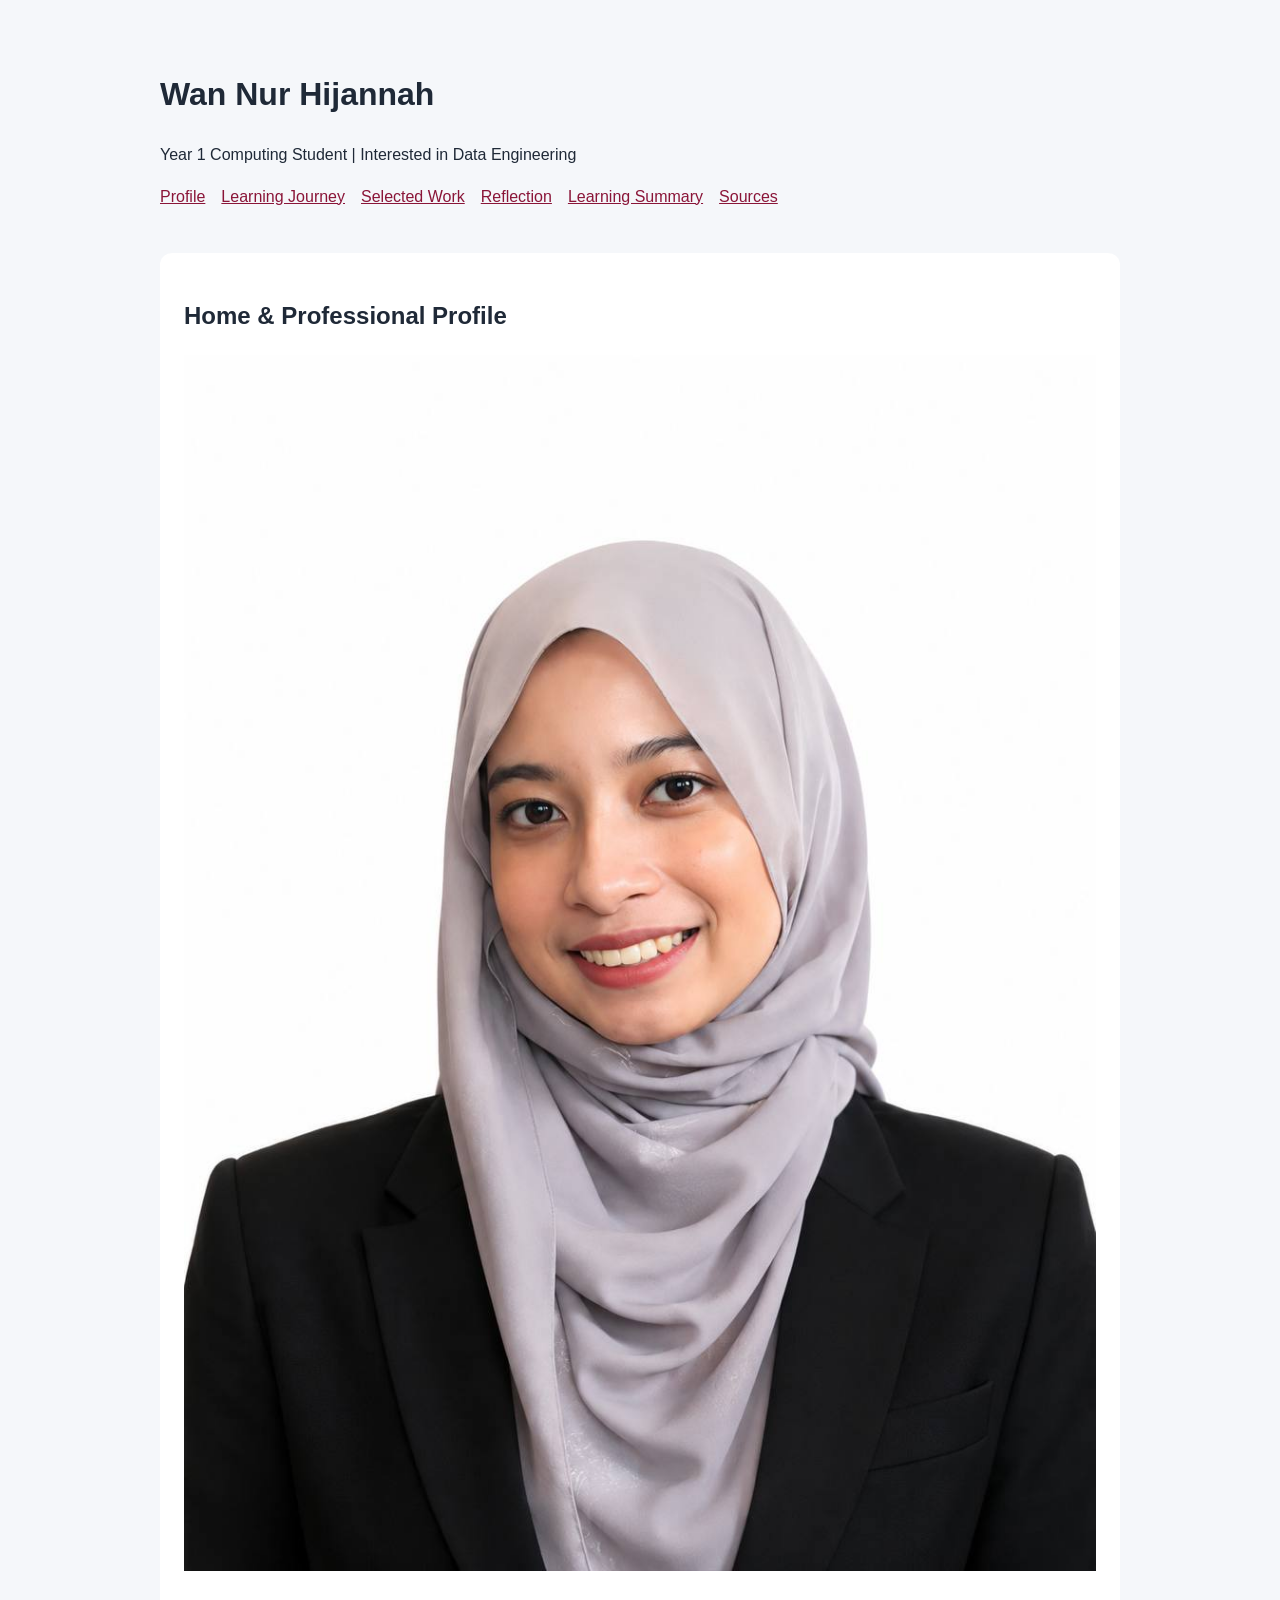
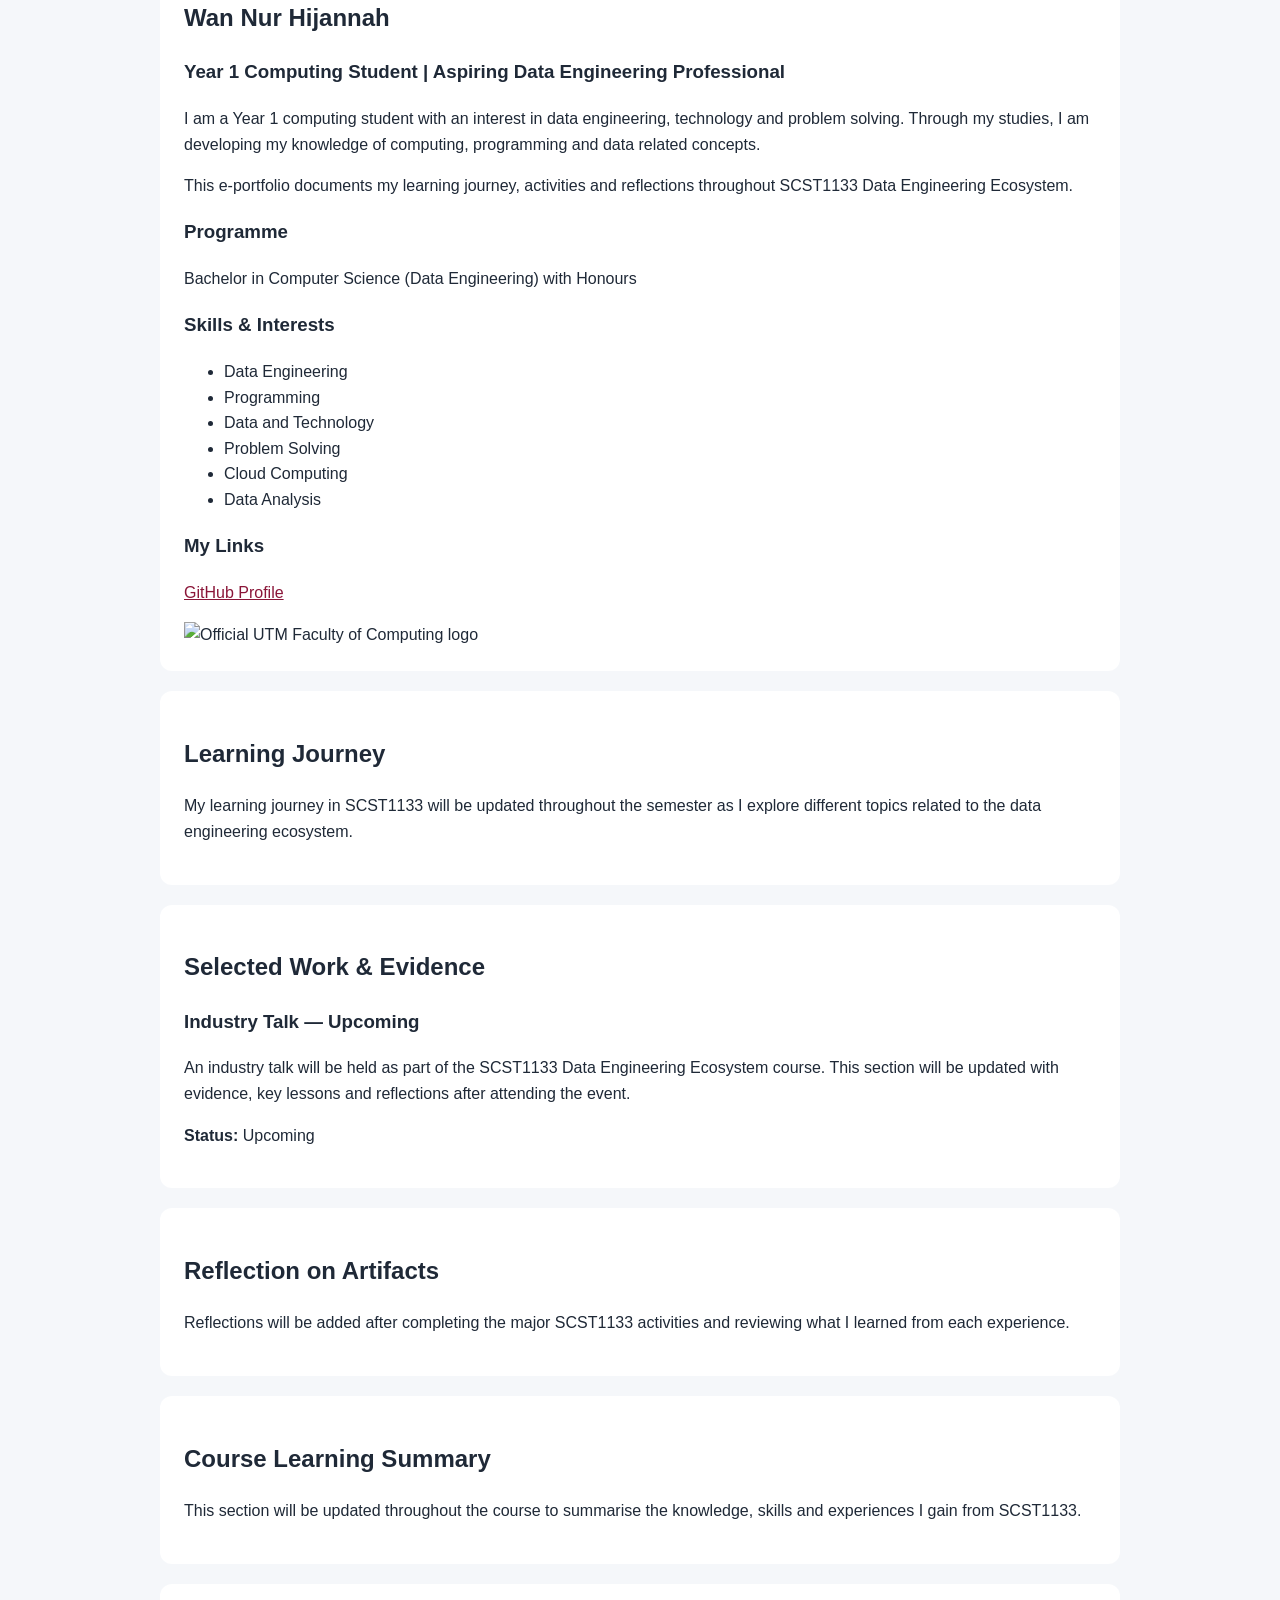
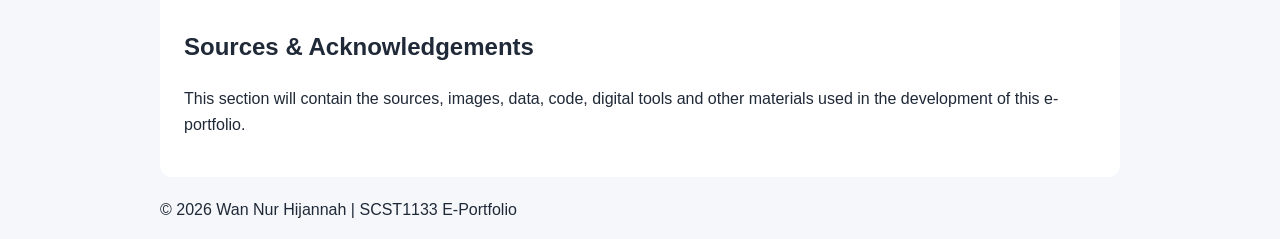
==== index.html @ bbda754d "Update index.html" ====
<!DOCTYPE html>
<html lang="en">
<head>
  <meta charset="UTF-8">
  <meta name="viewport" content="width=device-width, initial-scale=1.0">
  <title>Wan Nur Hijannah | SCST1133 E-Portfolio</title>
  <link rel="stylesheet" href="style.css">
</head>

<body>

  <header>
    <h1>Wan Nur Hijannah</h1>
    <p>Year 1 Computing Student | Interested in Data Engineering</p>

    <nav>
      <a href="#about">Profile</a>
      <a href="#journey">Learning Journey</a>
      <a href="#work">Selected Work</a>
      <a href="#reflection">Reflection</a>
      <a href="#summary">Learning Summary</a>
      <a href="#sources">Sources</a>
    </nav>
  </header>


  <main>

    <!-- A. HOME & PROFESSIONAL PROFILE -->
    <section id="about">

      <h2>Home & Professional Profile</h2>

      <img src="images/profile.jpg"
           alt="Profile photo of Wan Nur Hijannah">

      <h1>Wan Nur Hijannah</h1>

      <h3>Year 1 Computing Student | Aspiring Data Engineering Professional</h3>

      <p>
        I am a Year 1 computing student with an interest in data
        engineering, technology and problem solving. Through my studies,
        I am developing my knowledge of computing, programming and data
        related concepts.
      </p>

      <p>
        This e-portfolio documents my learning journey, activities and
        reflections throughout SCST1133 Data Engineering Ecosystem.
      </p>


      <h3>Programme</h3>

      <p>
        Bachelor in Computer Science (Data Engineering) with Honours
      </p>


      <h3>Skills & Interests</h3>

      <ul>
        <li>Data Engineering</li>
        <li>Programming</li>
        <li>Data and Technology</li>
        <li>Problem Solving</li>
        <li>Cloud Computing</li>
        <li>Data Analysis</li>
      </ul>


      <h3>My Links</h3>

      <p>
        <a href="https://github.com/wannurhijannah"
           target="_blank">
          GitHub Profile
        </a>
      </p>


      <img src="images/utm-logo.png"
           alt="Official UTM Faculty of Computing logo">

    </section>


    <!-- B. LEARNING JOURNEY -->
    <section id="journey">

      <h2>Learning Journey</h2>

      <p>
        My learning journey in SCST1133 will be updated throughout
        the semester as I explore different topics related to the
        data engineering ecosystem.
      </p>

    </section>


    <!-- C. SELECTED WORK & EVIDENCE -->
    <section id="work">

      <h2>Selected Work & Evidence</h2>

      <article>
        <h3>Industry Talk — Upcoming</h3>

        <p>
          An industry talk will be held as part of the SCST1133
          Data Engineering Ecosystem course. This section will be
          updated with evidence, key lessons and reflections after
          attending the event.
        </p>

        <p><strong>Status:</strong> Upcoming</p>
      </article>

    </section>


    <!-- D. REFLECTION -->
    <section id="reflection">

      <h2>Reflection on Artifacts</h2>

      <p>
        Reflections will be added after completing the major
        SCST1133 activities and reviewing what I learned from
        each experience.
      </p>

    </section>


    <!-- E. COURSE LEARNING SUMMARY -->
    <section id="summary">

      <h2>Course Learning Summary</h2>

      <p>
        This section will be updated throughout the course to
        summarise the knowledge, skills and experiences I gain
        from SCST1133.
      </p>

    </section>


    <!-- F. SOURCES & ACKNOWLEDGEMENTS -->
    <section id="sources">

      <h2>Sources & Acknowledgements</h2>

      <p>
        This section will contain the sources, images, data,
        code, digital tools and other materials used in the
        development of this e-portfolio.
      </p>

    </section>

  </main>


  <footer>
    <p>© 2026 Wan Nur Hijannah | SCST1133 E-Portfolio</p>
  </footer>

</body>
</html>
---- style.css ----
* { box-sizing: border-box; }
body {
  margin: 0;
  color: #1f2937;
  background: #f5f7fa;
  font-family: Arial, sans-serif;
  line-height: 1.6;
}
header, main, footer {
  width: min(960px, 92%);
  margin: auto;
}
header { padding: 48px 0 24px; }
nav { display: flex; flex-wrap: wrap; gap: 16px; }
section {
  margin: 20px 0;
  padding: 24px;
  background: white;
  border-radius: 12px;
}
img { max-width: 100%; height: auto; }
a { color: #8a1538; }
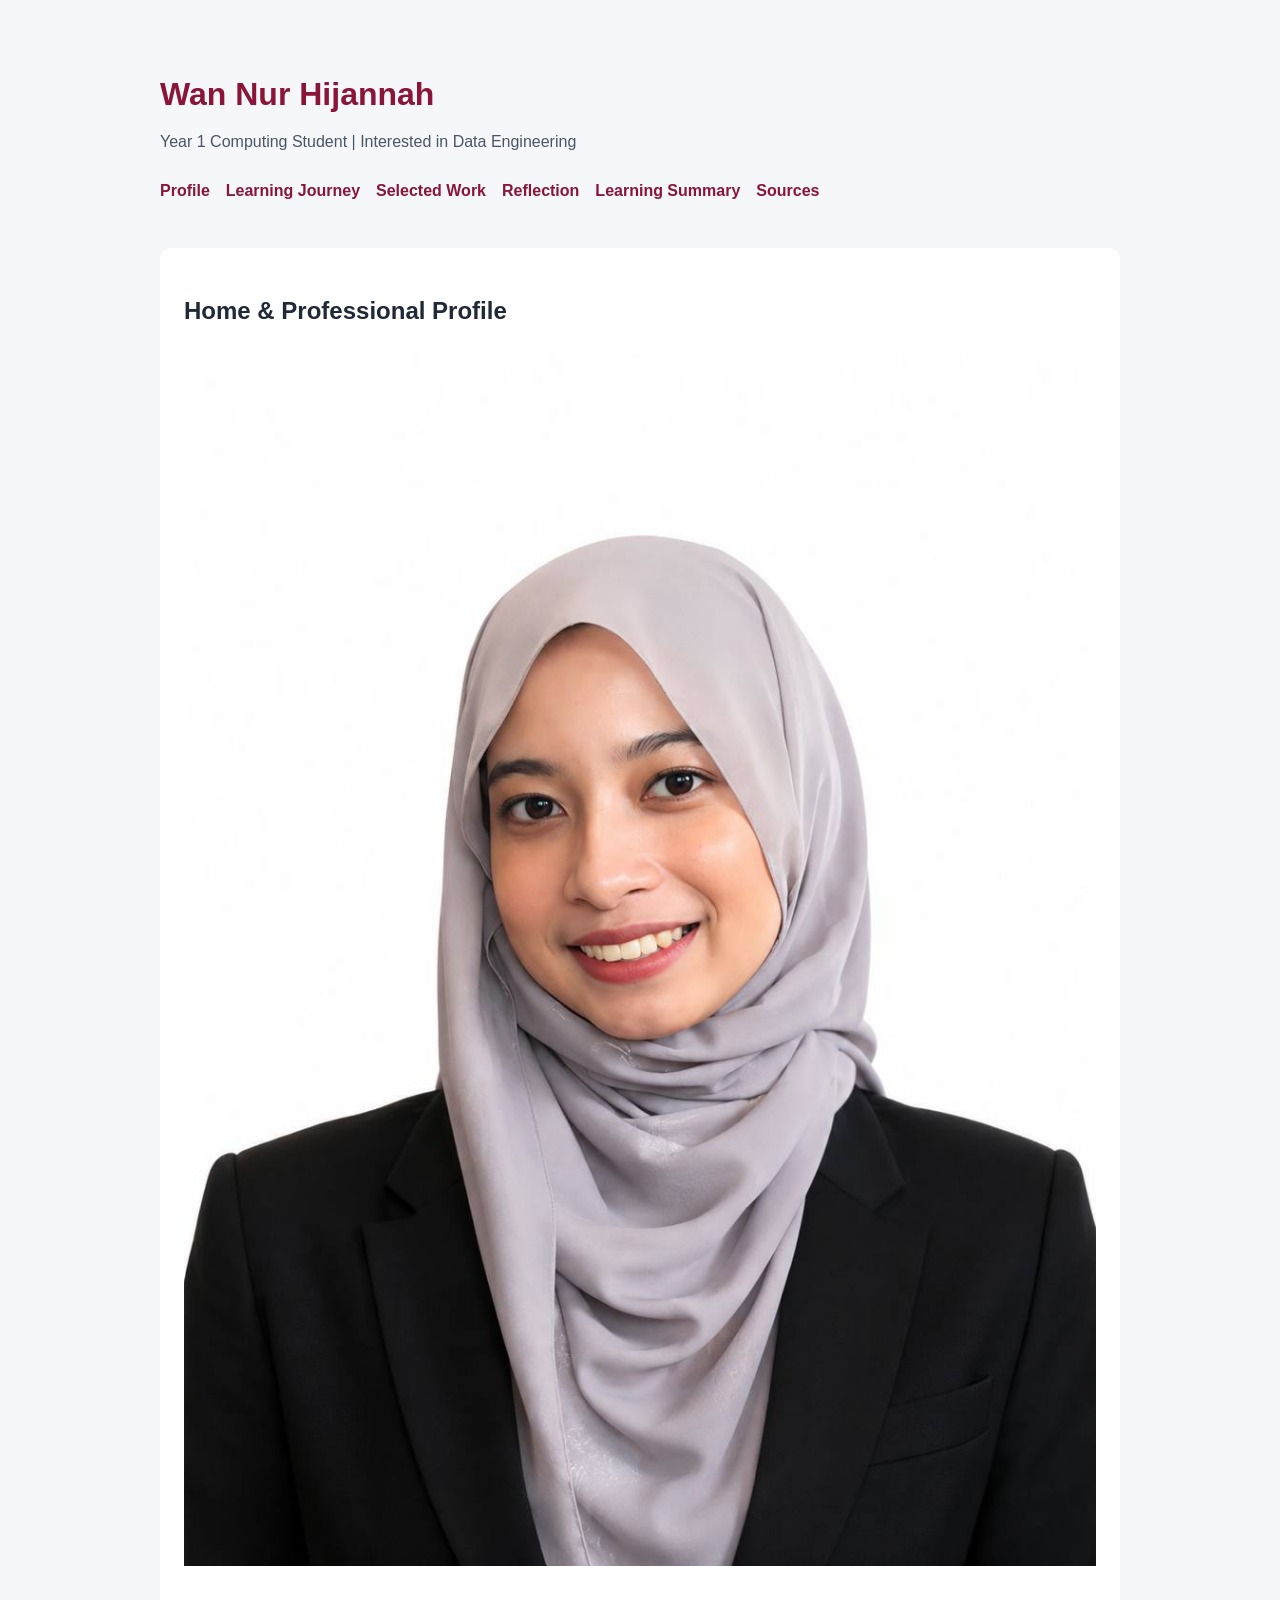
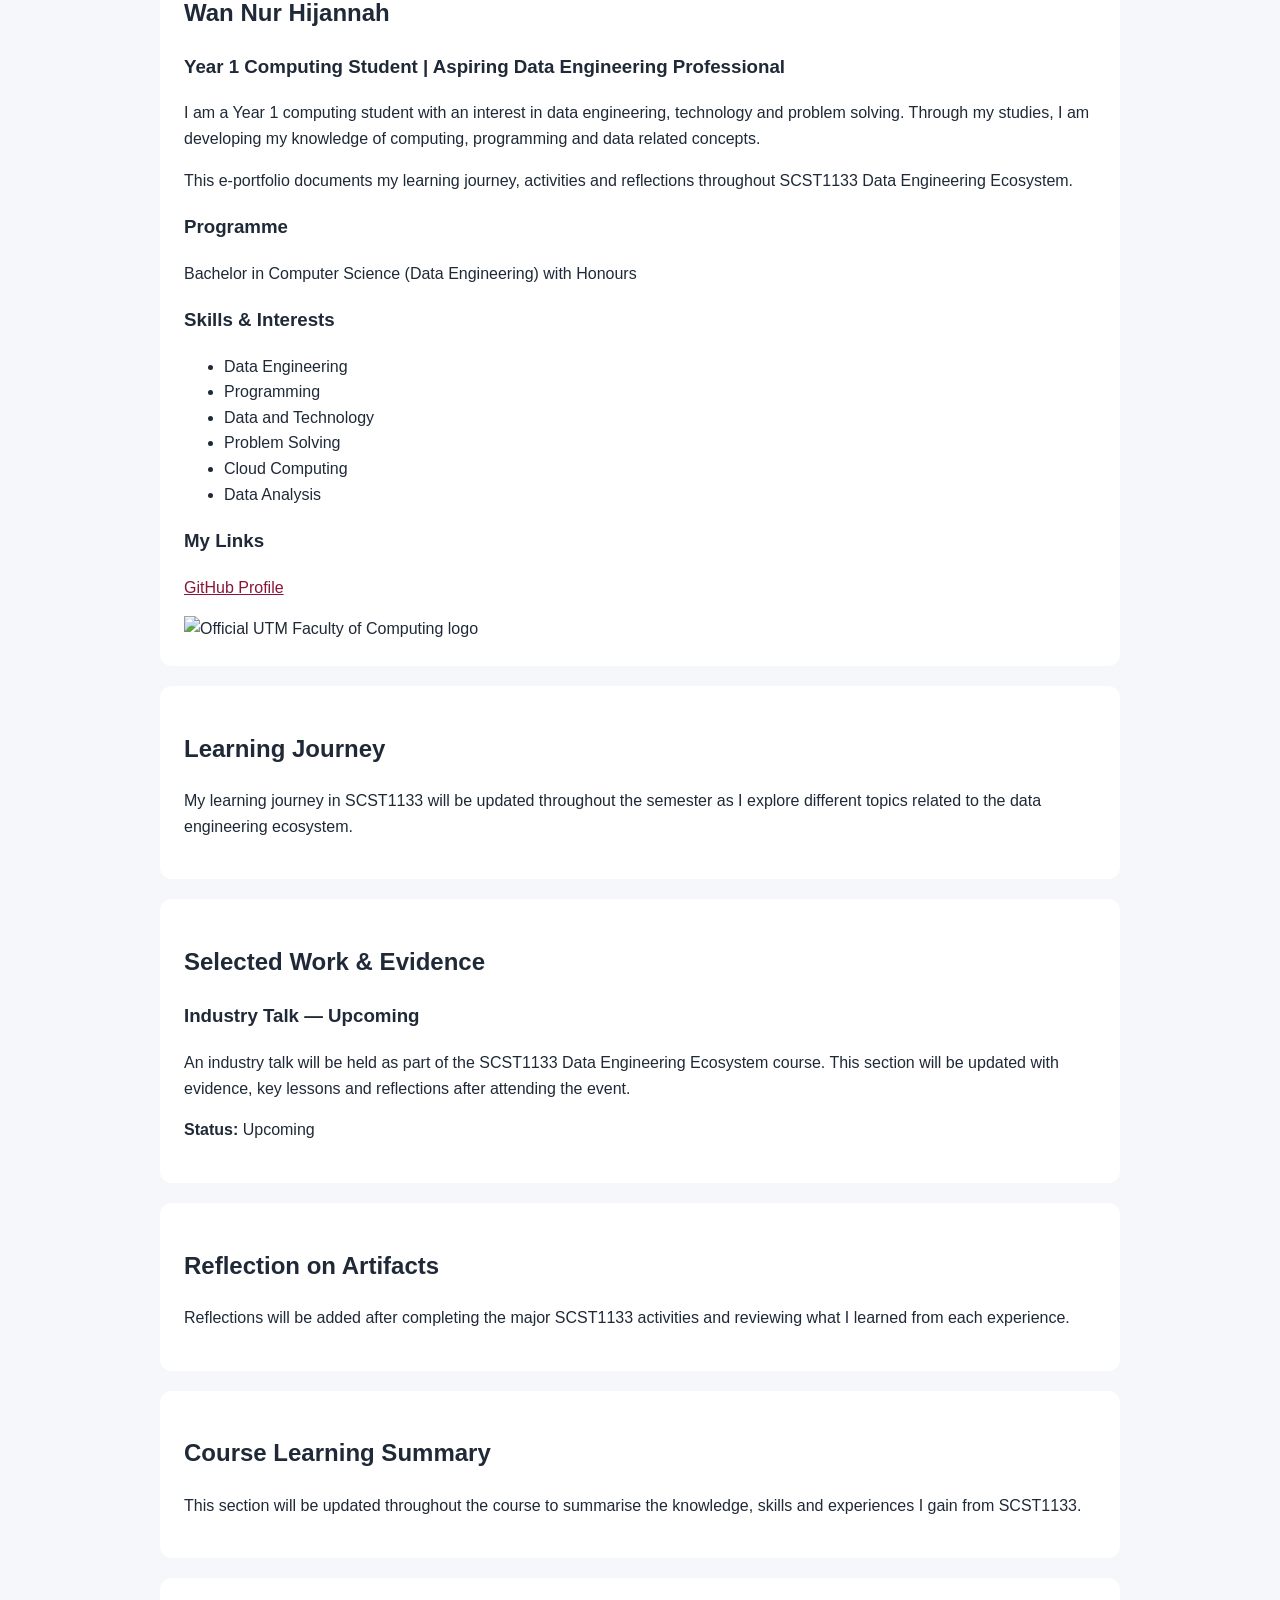
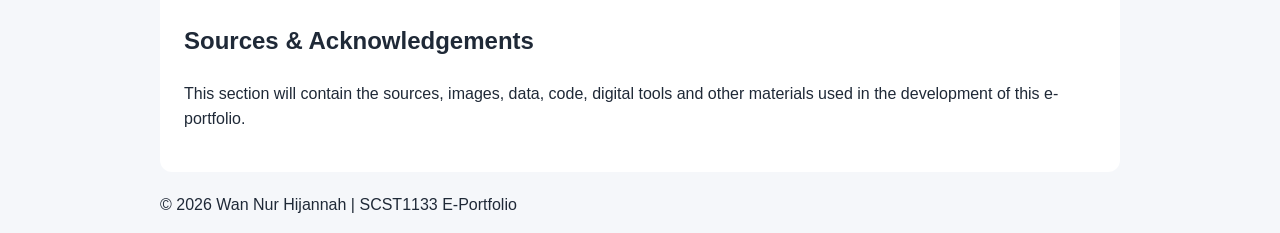
==== commit 23deedfb: "Update index.html" ====
--- a/index.html
+++ b/index.html
@@ -31,8 +31,9 @@
 
       <h2>Home & Professional Profile</h2>
 
-      <img src="images/profile.jpg"
-           alt="Profile photo of Wan Nur Hijannah">
+      <img class="profile-pic"
+     src="images/profile.jpg"
+     alt="Profile photo of Wan Nur Hijannah">
 
       <h1>Wan Nur Hijannah</h1>
 
--- a/style.css
+++ b/style.css
@@ -19,4 +19,30 @@
   border-radius: 12px;
 }
 img { max-width: 100%; height: auto; }
-a { color: #8a1538; }+a { color: #8a1538; }
+header {
+  padding: 48px 0 24px;
+}
+
+header h1 {
+  margin-bottom: 8px;
+  color: #8a1538;
+}
+
+header p {
+  margin-top: 0;
+  color: #4b5563;
+}
+
+nav {
+  margin-top: 24px;
+}
+
+nav a {
+  text-decoration: none;
+  font-weight: bold;
+}
+
+nav a:hover {
+  text-decoration: underline;
+}
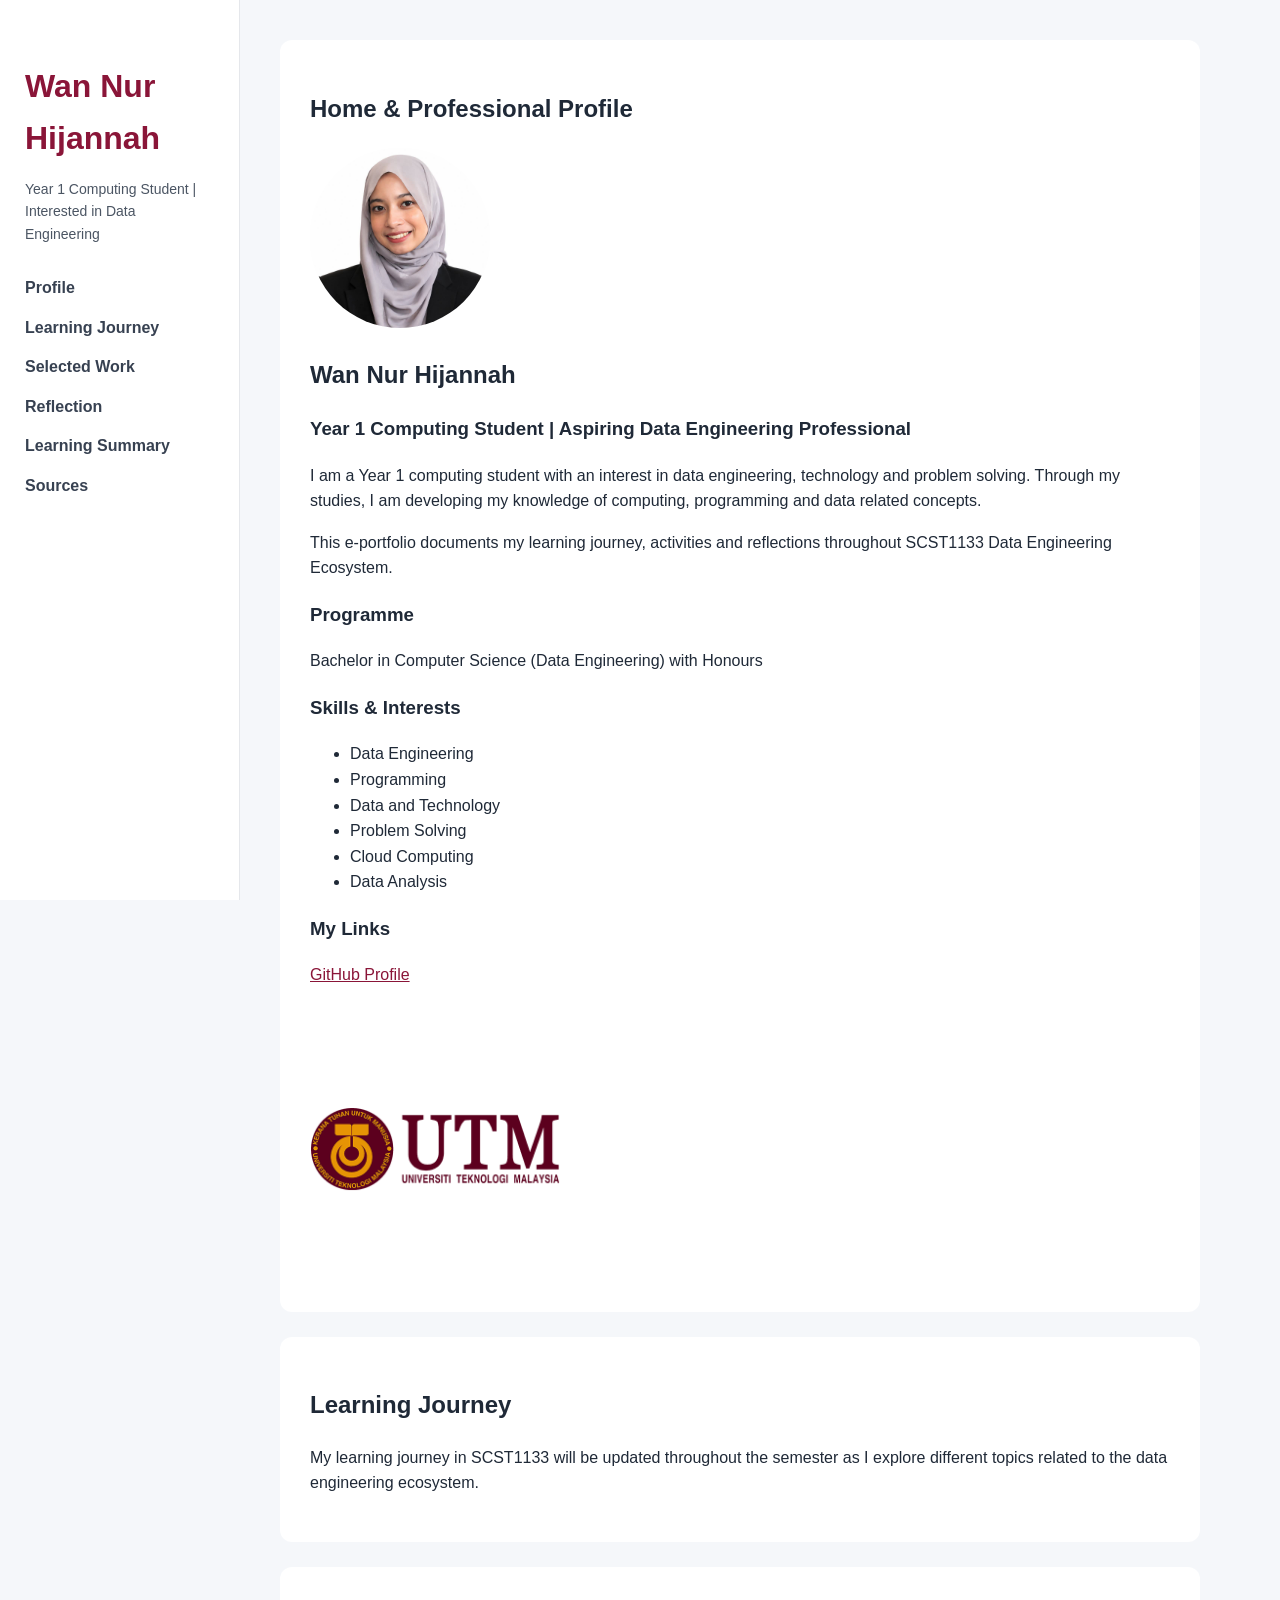
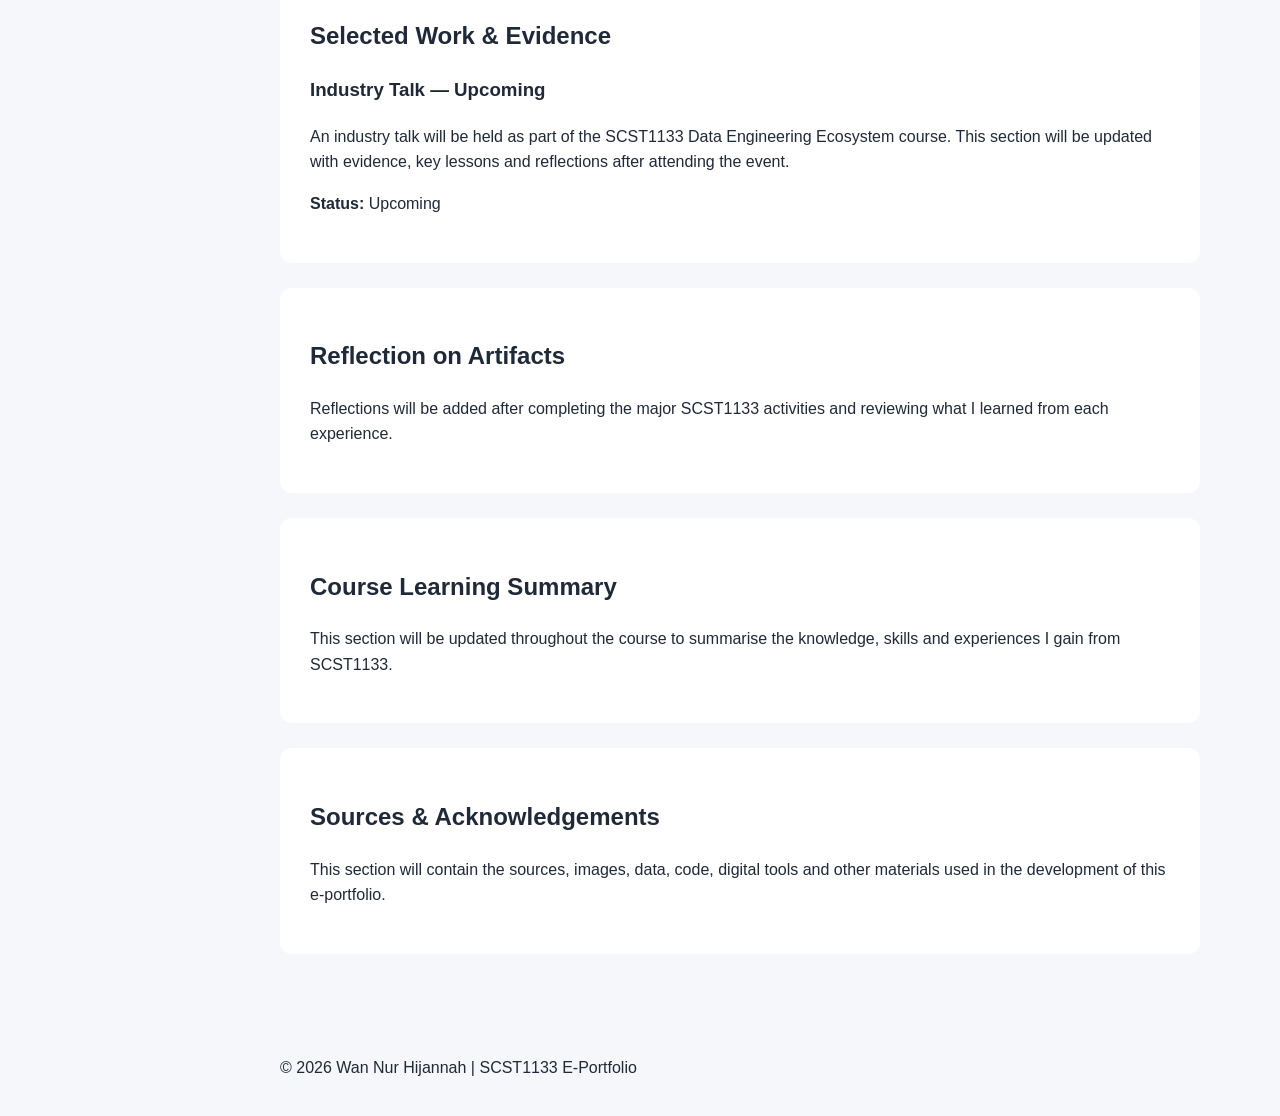
==== commit fee57bd4: "Update index.html" ====
--- a/index.html
+++ b/index.html
@@ -31,14 +31,21 @@
 
       <h2>Home & Professional Profile</h2>
 
-      <img class="profile-pic"
-     src="images/profile.jpg"
-     alt="Profile photo of Wan Nur Hijannah">
+      <div class="profile-intro">
 
-      <h1>Wan Nur Hijannah</h1>
+  <img class="profile-pic"
+       src="images/profile.jpg"
+       alt="Profile photo of Wan Nur Hijannah">
 
-      <h3>Year 1 Computing Student | Aspiring Data Engineering Professional</h3>
+  <div class="profile-text">
 
+    <h1>Wan Nur Hijannah</h1>
+
+    <h3>Year 1 Computing Student | Aspiring Data Engineering Professional</h3>
+
+  </div>
+
+</div>
       <p>
         I am a Year 1 computing student with an interest in data
         engineering, technology and problem solving. Through my studies,
@@ -81,8 +88,9 @@
       </p>
 
 
-      <img src="images/utm-logo.png"
-           alt="Official UTM Faculty of Computing logo">
+      <img class="utm-logo"
+     src="images/utm-logo.png"
+     alt="Official UTM Faculty of Computing logo">
 
     </section>
 
--- a/style.css
+++ b/style.css
@@ -6,22 +6,16 @@
   font-family: Arial, sans-serif;
   line-height: 1.6;
 }
-header, main, footer {
-  width: min(960px, 92%);
-  margin: auto;
-}
-header { padding: 48px 0 24px; }
-nav { display: flex; flex-wrap: wrap; gap: 16px; }
-section {
-  margin: 20px 0;
-  padding: 24px;
+/* Sidebar */
+header {
+  position: fixed;
+  left: 0;
+  top: 0;
+  width: 240px;
+  height: 100vh;
+  padding: 40px 25px;
   background: white;
-  border-radius: 12px;
-}
-img { max-width: 100%; height: auto; }
-a { color: #8a1538; }
-header {
-  padding: 48px 0 24px;
+  border-right: 1px solid #e5e7eb;
 }
 
 header h1 {
@@ -30,19 +24,70 @@
 }
 
 header p {
-  margin-top: 0;
   color: #4b5563;
+  font-size: 14px;
 }
 
 nav {
-  margin-top: 24px;
+  display: flex;
+  flex-direction: column;
+  gap: 14px;
+  margin-top: 30px;
 }
 
 nav a {
+  color: #374151;
   text-decoration: none;
   font-weight: bold;
 }
 
 nav a:hover {
+  color: #8a1538;
+}
+
+/* Main content */
+main {
+  margin-left: 240px;
+  padding: 40px;
+  max-width: 1000px;
+}
+
+section {
+  margin: 0 0 25px;
+  padding: 30px;
+  background: white;
+  border-radius: 12px;
+}
+
+/* Images */
+img {
+  max-width: 100%;
+  height: auto;
+}
+
+.profile-pic {
+  width: 180px;
+  height: 180px;
+  object-fit: cover;
+  border-radius: 50%;
+}
+
+.utm-logo {
+  width: 250px;
+  height: auto;
+  margin-top: 20px;
+}
+
+a {
+  color: #8a1538;
+}
+
+/* Footer */
+footer {
+  margin-left: 240px;
+  padding: 20px 40px;
+}
+
+nav a:hover {
   text-decoration: underline;
 }
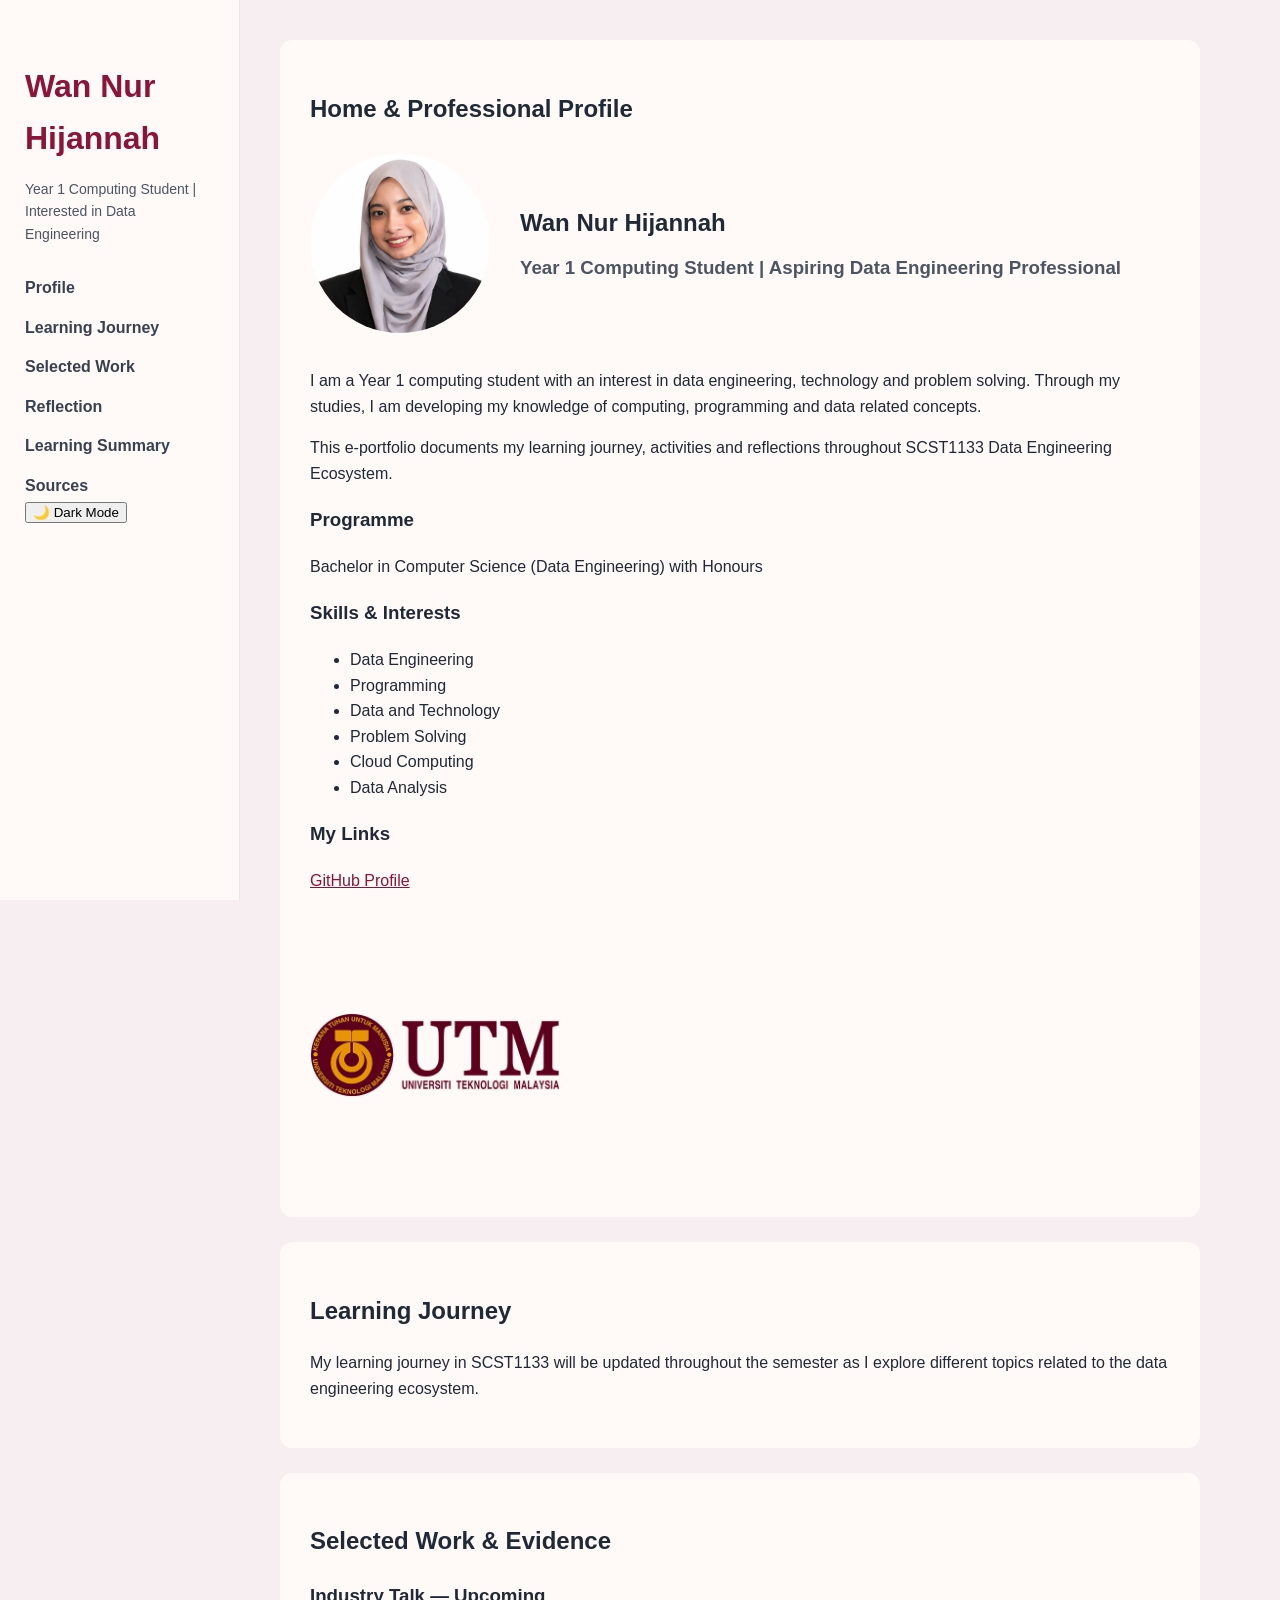
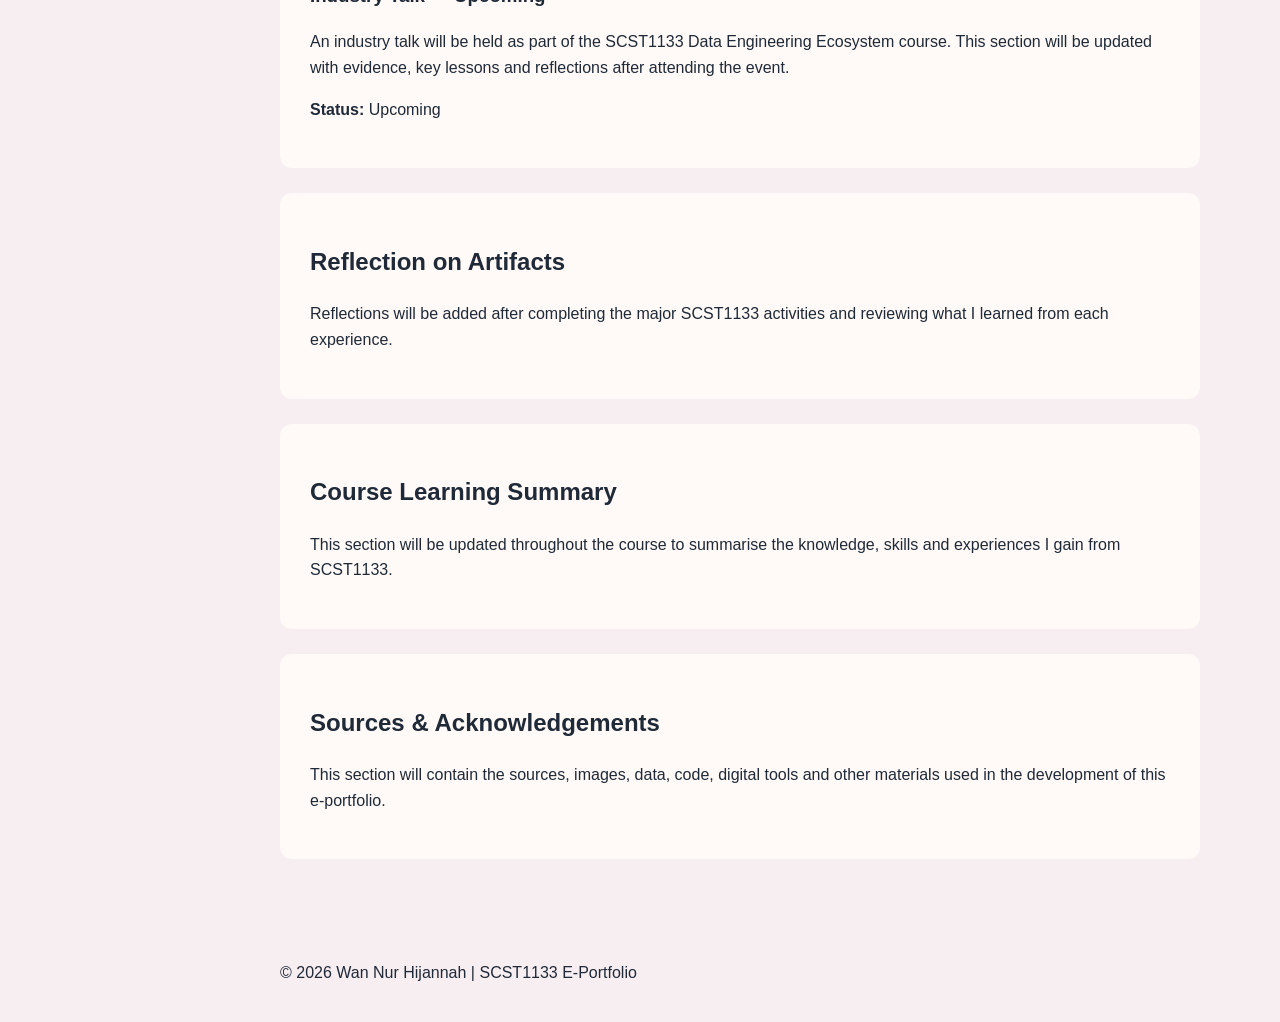
==== commit 3034829c: "Update index.html" ====
--- a/index.html
+++ b/index.html
@@ -21,6 +21,7 @@
       <a href="#summary">Learning Summary</a>
       <a href="#sources">Sources</a>
     </nav>
+    <button id="theme-toggle">🌙 Dark Mode</button>
   </header>
 
 
--- a/style.css
+++ b/style.css
@@ -2,7 +2,7 @@
 body {
   margin: 0;
   color: #1f2937;
-  background: #f5f7fa;
+  background: #f7eef1;
   font-family: Arial, sans-serif;
   line-height: 1.6;
 }
@@ -14,7 +14,7 @@
   width: 240px;
   height: 100vh;
   padding: 40px 25px;
-  background: white;
+  background: #fffaf7;
   border-right: 1px solid #e5e7eb;
 }
 
@@ -55,7 +55,7 @@
 section {
   margin: 0 0 25px;
   padding: 30px;
-  background: white;
+  background: #fffaf7;
   border-radius: 12px;
 }
 
@@ -87,6 +87,21 @@
   margin-left: 240px;
   padding: 20px 40px;
 }
+.profile-intro {
+  display: flex;
+  align-items: center;
+  gap: 30px;
+  margin: 25px 0 35px;
+}
+
+.profile-text h1 {
+  margin: 0 0 10px;
+}
+
+.profile-text h3 {
+  margin: 0;
+  color: #4b5563;
+}
 
 nav a:hover {
   text-decoration: underline;
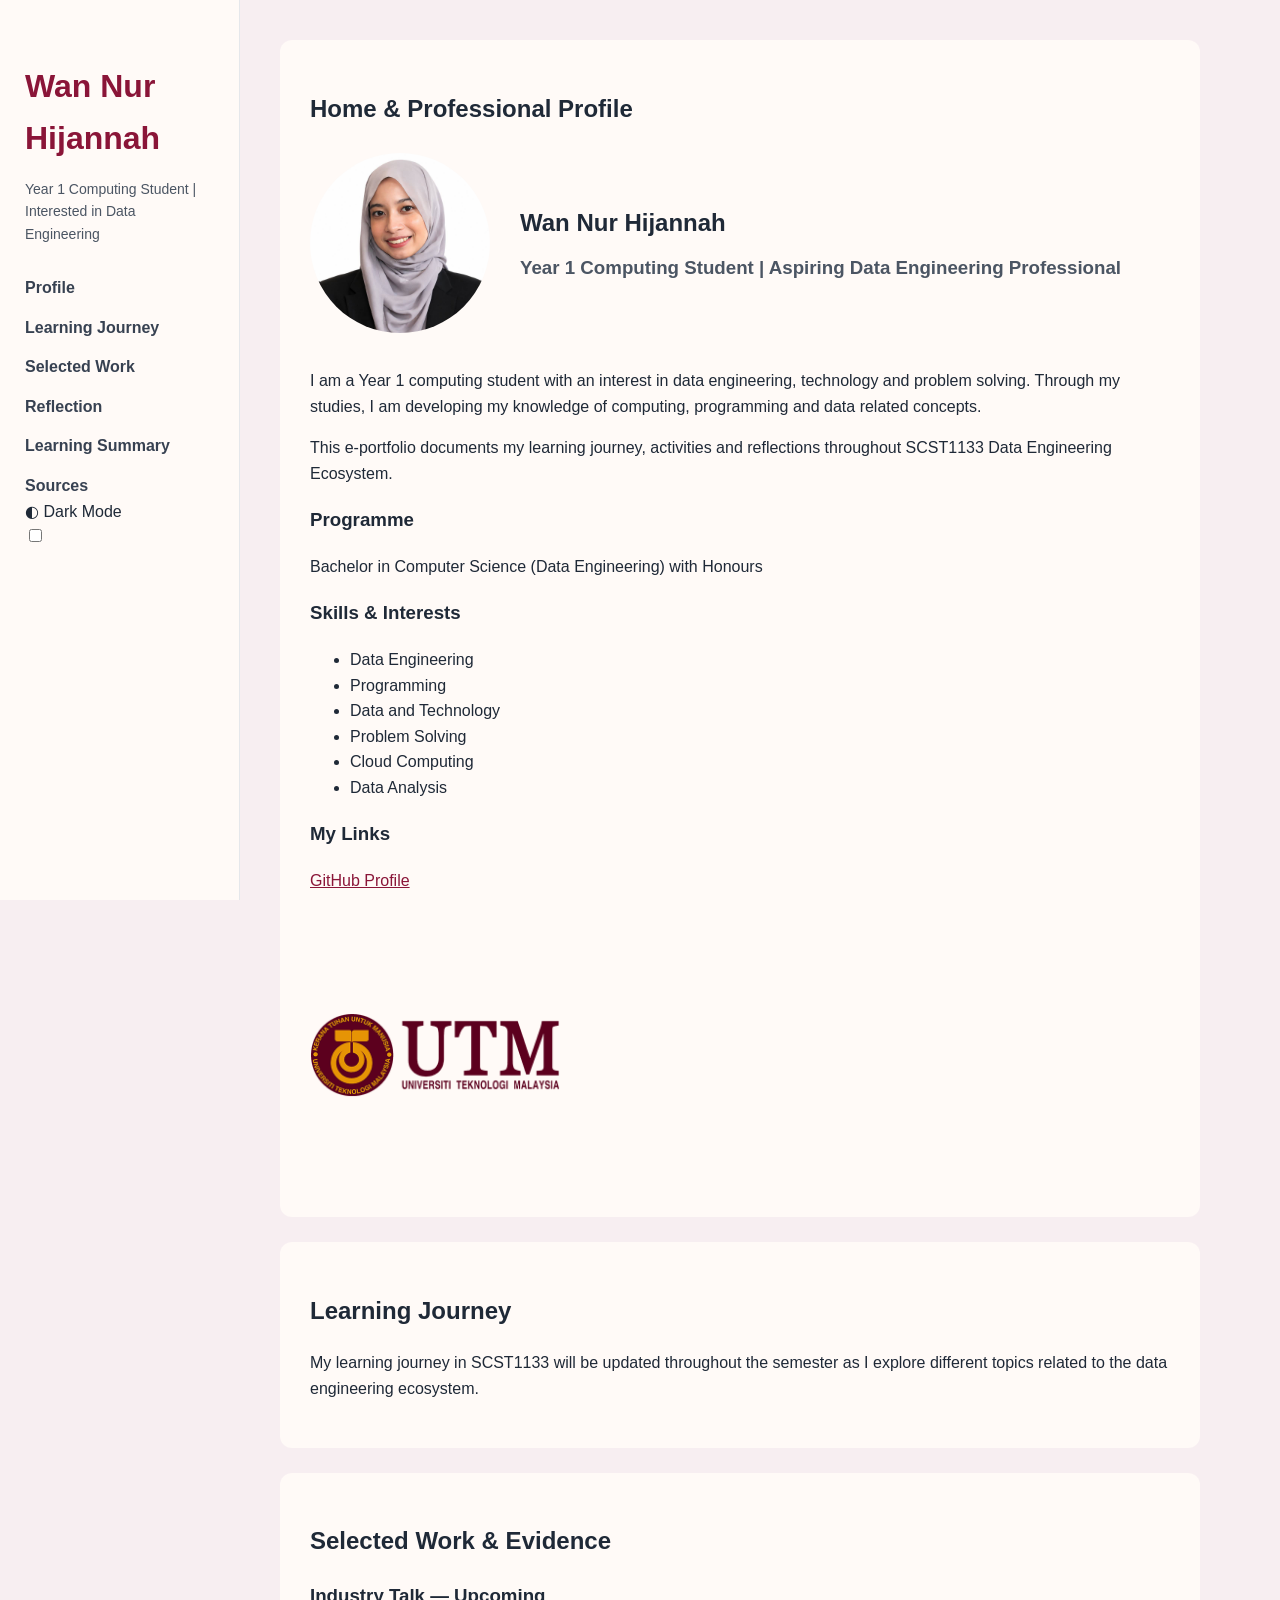
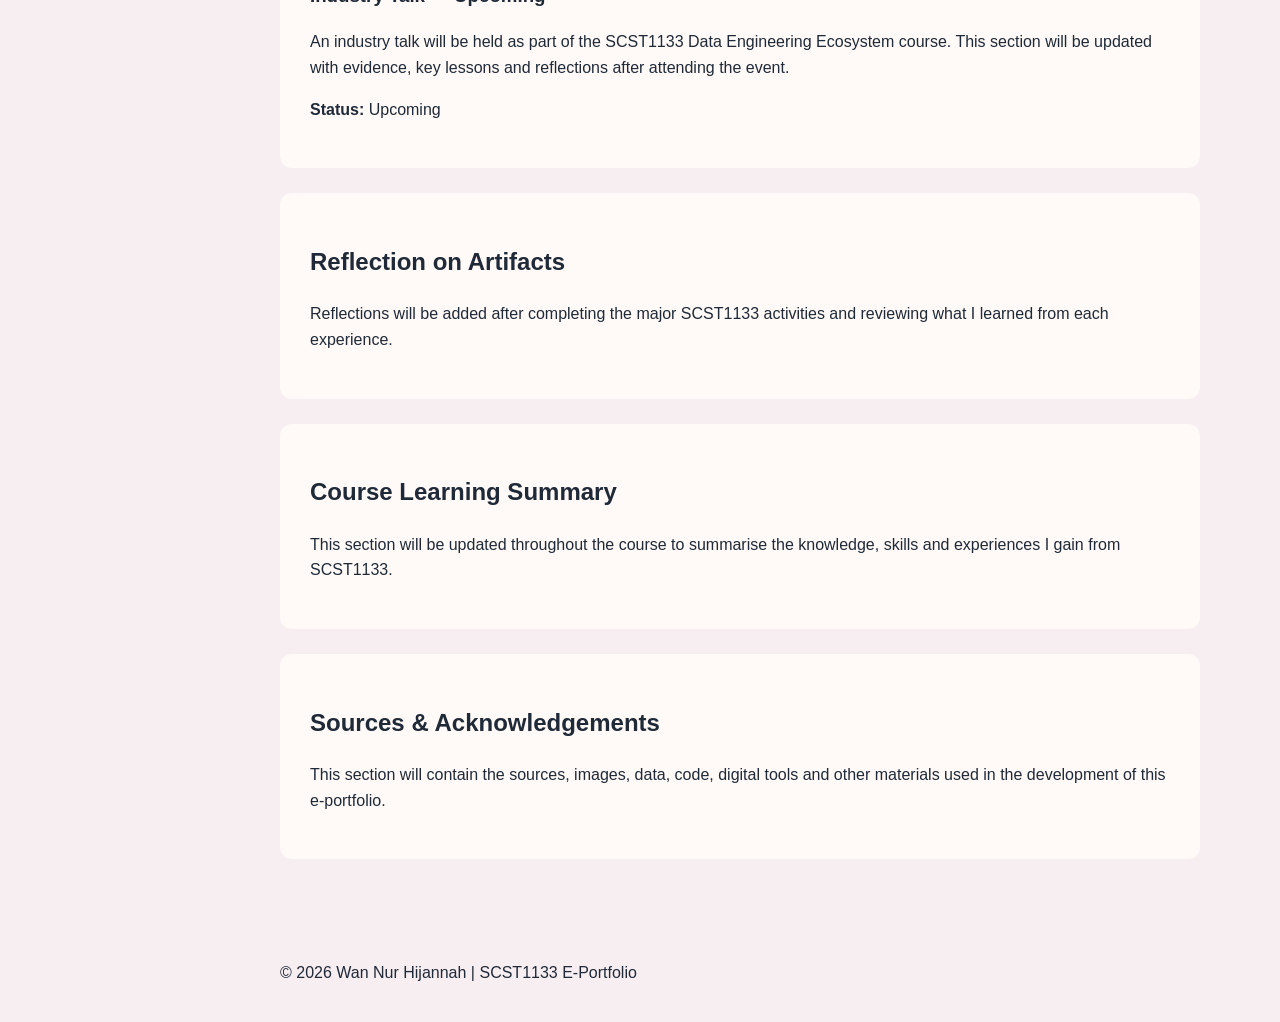
==== commit d91bff39: "Update index.html" ====
--- a/index.html
+++ b/index.html
@@ -21,7 +21,17 @@
       <a href="#summary">Learning Summary</a>
       <a href="#sources">Sources</a>
     </nav>
-    <button id="theme-toggle">🌙 Dark Mode</button>
+    <div class="theme-toggle-container">
+  <div class="theme-label">
+    <span>◐</span>
+    <span>Dark Mode</span>
+  </div>
+
+  <label class="switch">
+    <input type="checkbox" id="theme-toggle">
+    <span class="slider"></span>
+  </label>
+</div>
   </header>
 
 
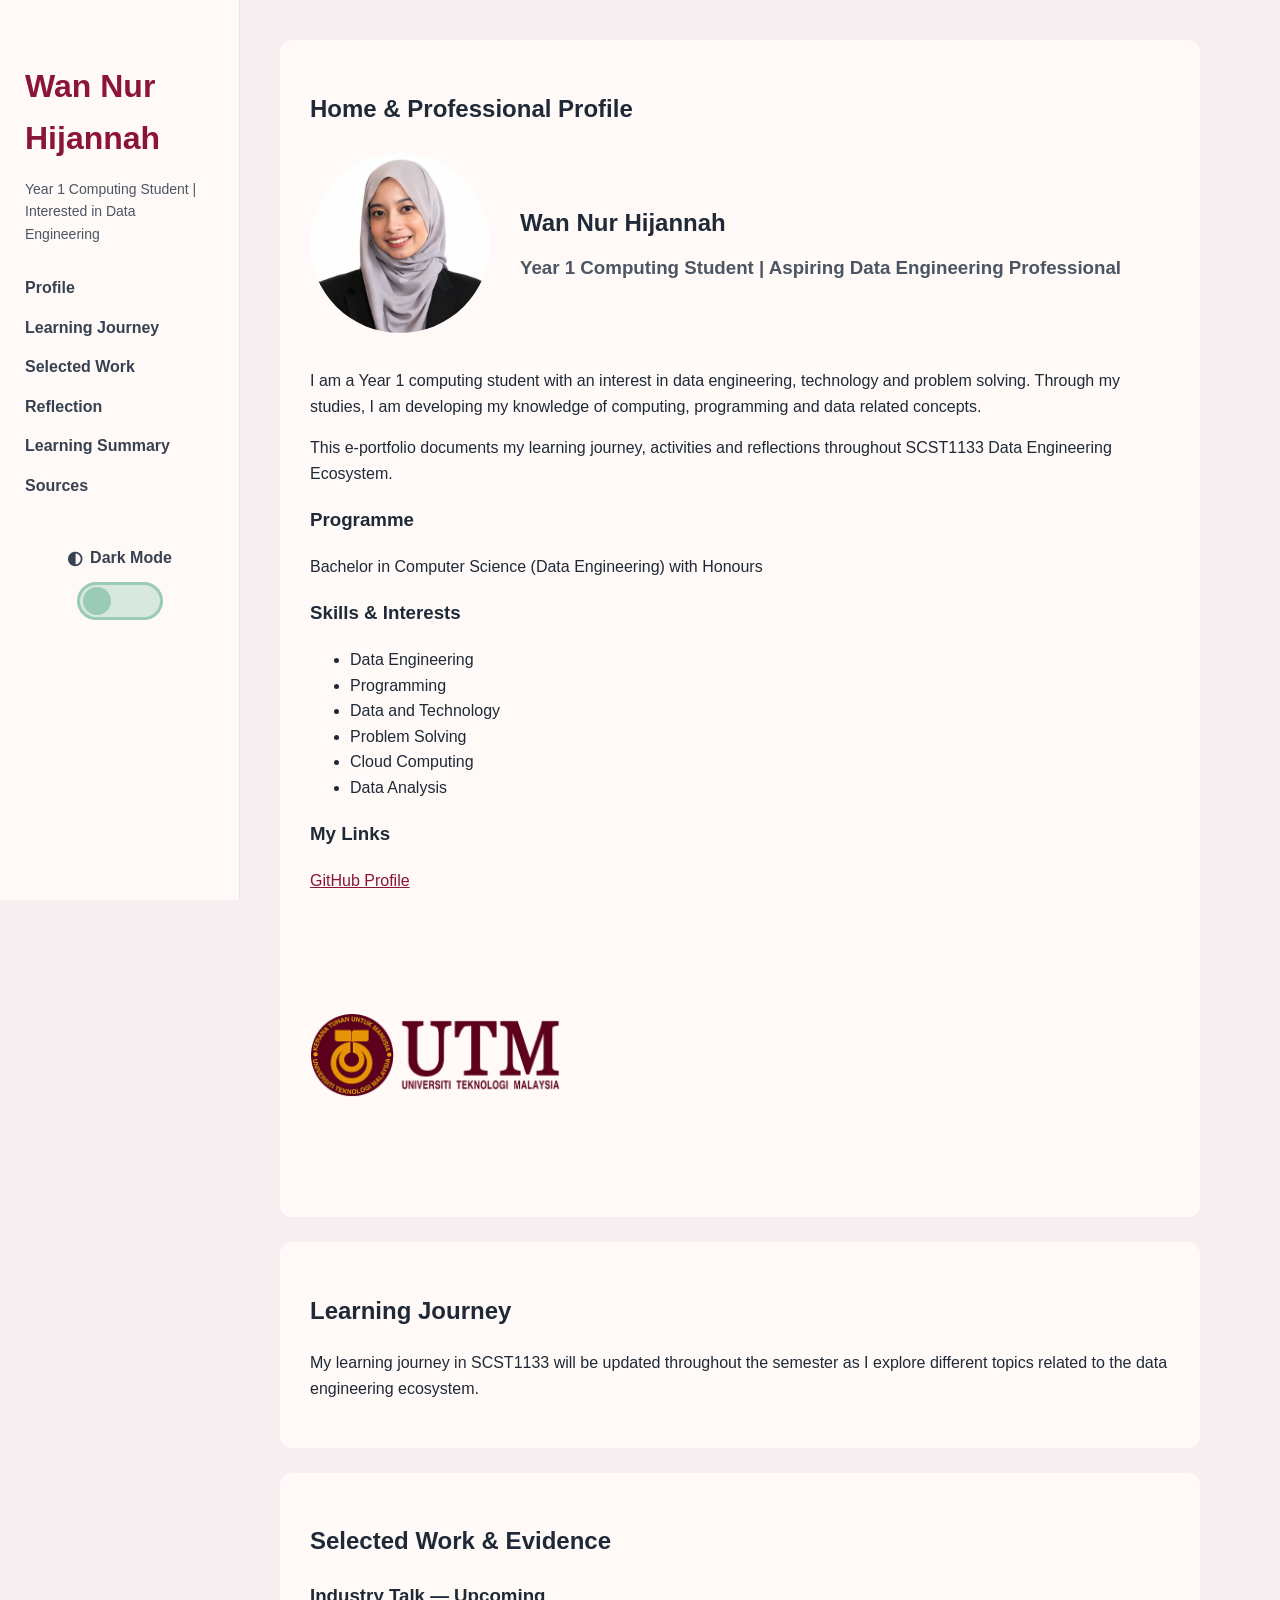
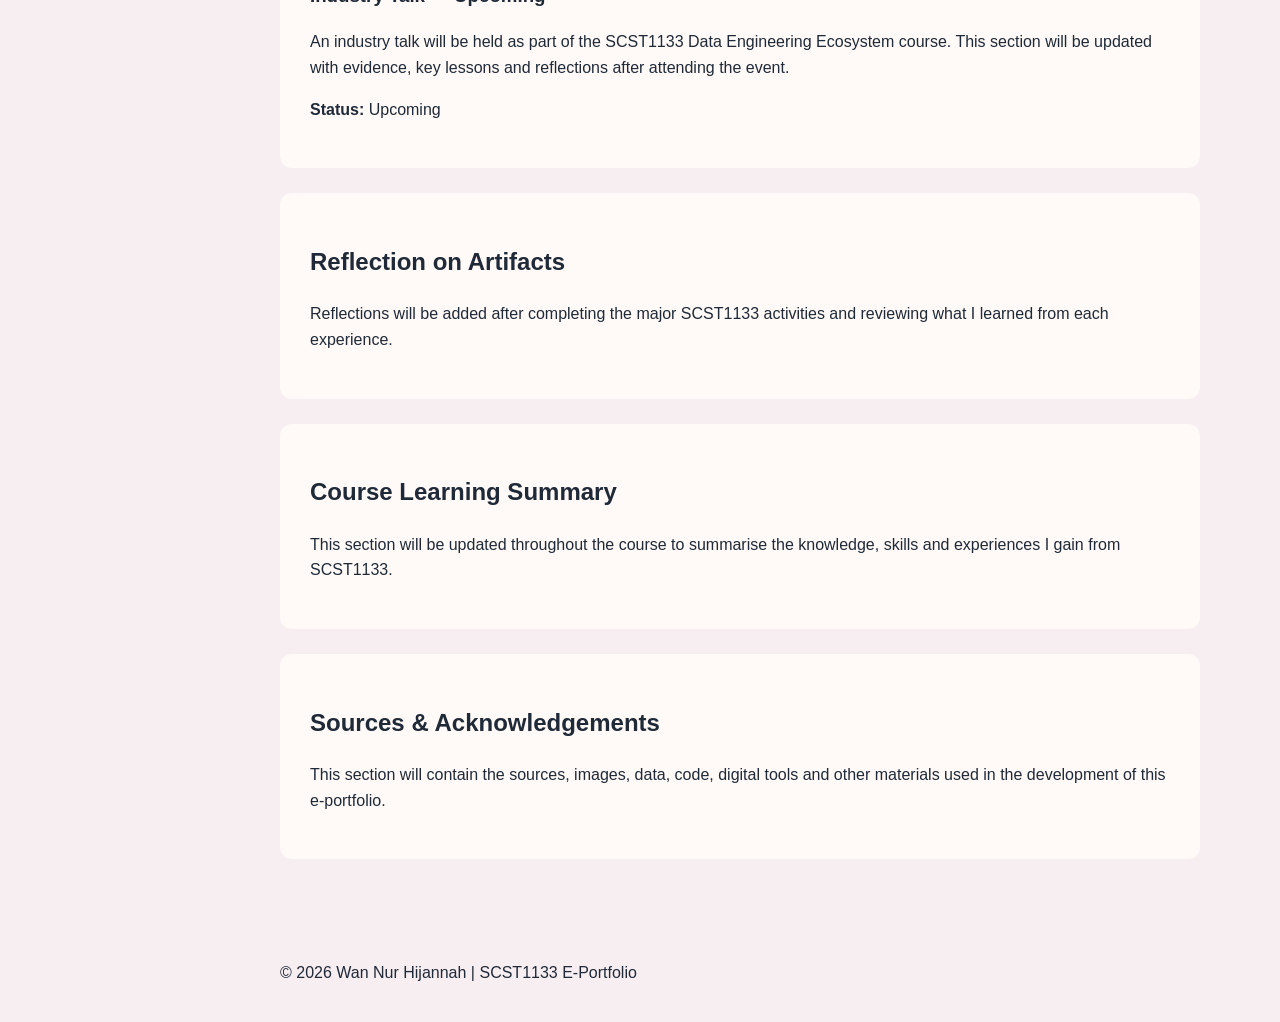
==== commit 774eb96a: "Update index.html" ====
--- a/index.html
+++ b/index.html
@@ -188,6 +188,12 @@
   <footer>
     <p>© 2026 Wan Nur Hijannah | SCST1133 E-Portfolio</p>
   </footer>
+<script>
+  const toggle = document.getElementById("theme-toggle");
 
+  toggle.addEventListener("change", function () {
+    document.body.classList.toggle("dark-mode");
+  });
+</script>
 </body>
 </html>
--- a/style.css
+++ b/style.css
@@ -106,3 +106,107 @@
 nav a:hover {
   text-decoration: underline;
 }
+/* Dark Mode Toggle */
+.theme-toggle-container {
+  margin-top: 45px;
+  text-align: center;
+}
+
+.theme-label {
+  display: flex;
+  justify-content: center;
+  align-items: center;
+  gap: 7px;
+  color: #374151;
+  font-weight: bold;
+  margin-bottom: 10px;
+}
+
+.theme-label span:first-child {
+  font-size: 18px;
+}
+
+/* Toggle switch */
+.switch {
+  position: relative;
+  display: inline-block;
+  width: 86px;
+  height: 38px;
+}
+
+.switch input {
+  opacity: 0;
+  width: 0;
+  height: 0;
+}
+
+.slider {
+  position: absolute;
+  cursor: pointer;
+  inset: 0;
+  background: #d8e8df;
+  border: 3px solid #9acbb7;
+  border-radius: 30px;
+  transition: 0.3s;
+}
+
+.slider::before {
+  content: "";
+  position: absolute;
+  width: 28px;
+  height: 28px;
+  left: 3px;
+  top: 2px;
+  background: #9acbb7;
+  border-radius: 50%;
+  transition: 0.3s;
+}
+
+.switch input:checked + .slider {
+  background: #3b3440;
+  border-color: #8a1538;
+}
+/* Dark Mode */
+body.dark-mode {
+  background: #17151a;
+  color: #f3f0f2;
+}
+
+body.dark-mode header {
+  background: #211e24;
+  border-right-color: #38333b;
+}
+
+body.dark-mode header h1 {
+  color: #c04a70;
+}
+
+body.dark-mode header p,
+body.dark-mode .theme-label,
+body.dark-mode .profile-text h3 {
+  color: #c4bec5;
+}
+
+body.dark-mode nav a {
+  color: #e5dfe4;
+}
+
+body.dark-mode nav a:hover {
+  color: #c04a70;
+}
+
+body.dark-mode section {
+  background: #211e24;
+}
+
+body.dark-mode a {
+  color: #c04a70;
+}
+
+body.dark-mode footer {
+  color: #c4bec5;
+}
+.switch input:checked + .slider::before {
+  transform: translateX(48px);
+  background: #c04a70;
+}
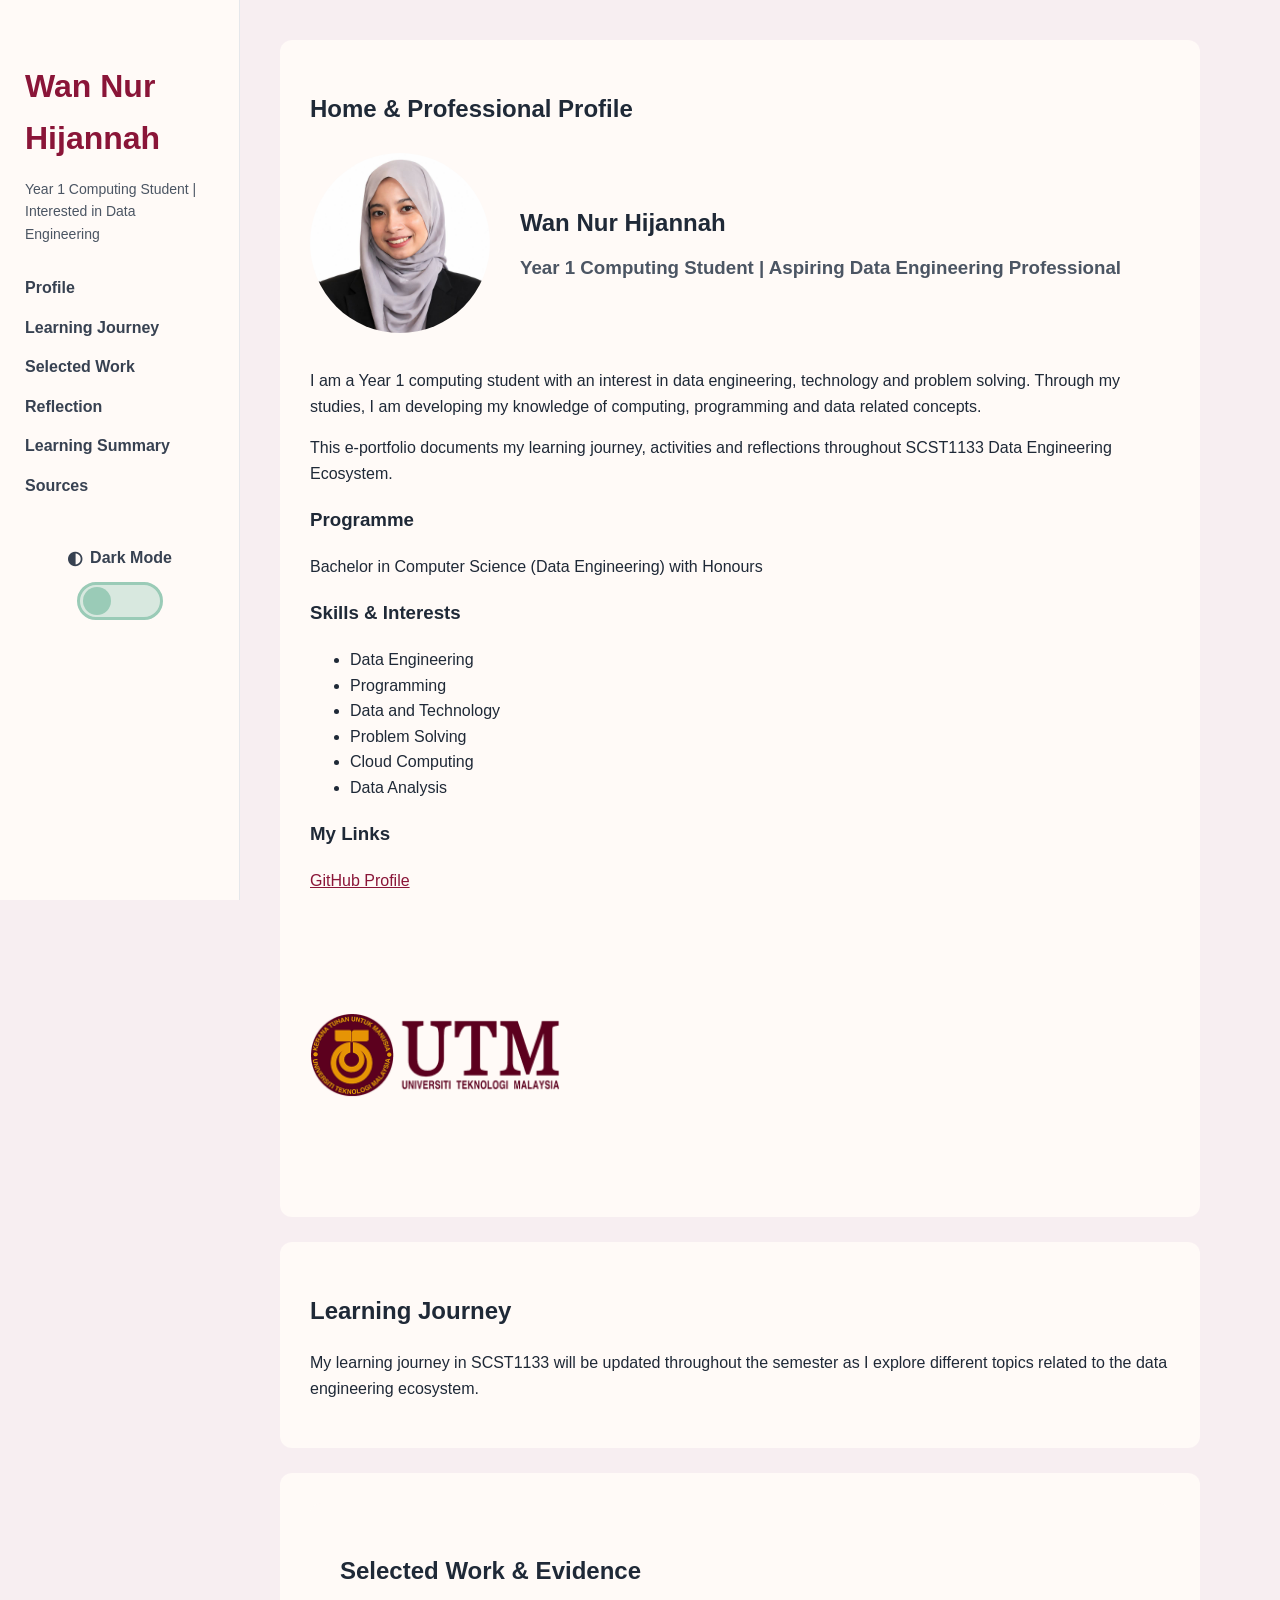
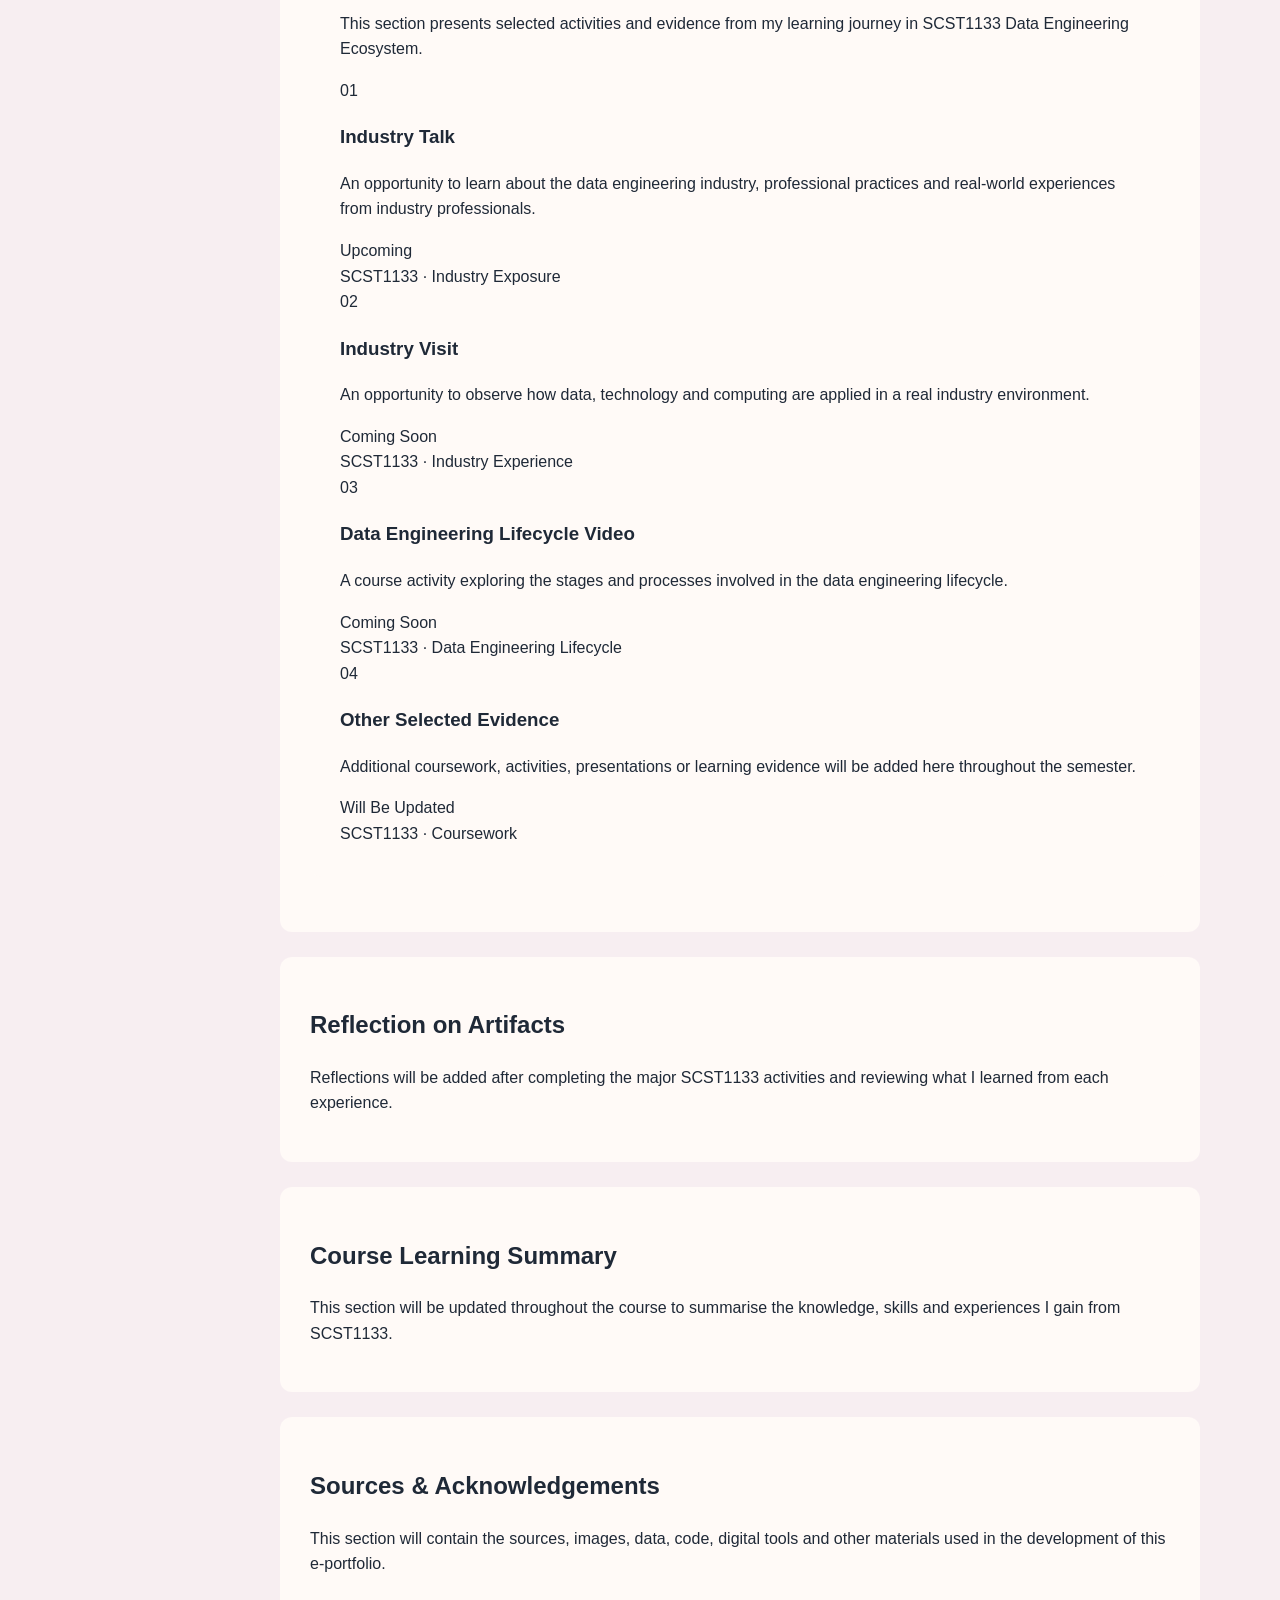
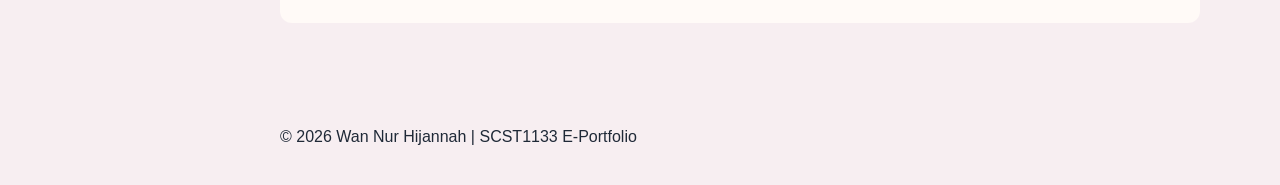
==== commit 092ba5ae: "Update index.html" ====
--- a/index.html
+++ b/index.html
@@ -123,20 +123,97 @@
     <!-- C. SELECTED WORK & EVIDENCE -->
     <section id="work">
 
-      <h2>Selected Work & Evidence</h2>
-
-      <article>
-        <h3>Industry Talk — Upcoming</h3>
-
-        <p>
-          An industry talk will be held as part of the SCST1133
-          Data Engineering Ecosystem course. This section will be
-          updated with evidence, key lessons and reflections after
-          attending the event.
-        </p>
-
-        <p><strong>Status:</strong> Upcoming</p>
-      </article>
+      <!-- C. SELECTED WORK & EVIDENCE -->
+<section id="work">
+
+  <h2>Selected Work & Evidence</h2>
+
+  <p class="section-intro">
+    This section presents selected activities and evidence from my
+    learning journey in SCST1133 Data Engineering Ecosystem.
+  </p>
+
+  <div class="work-grid">
+
+    <!-- Industry Talk -->
+    <article class="work-card">
+      <span class="work-number">01</span>
+
+      <h3>Industry Talk</h3>
+
+      <p>
+        An opportunity to learn about the data engineering industry,
+        professional practices and real-world experiences from
+        industry professionals.
+      </p>
+
+      <span class="work-status">Upcoming</span>
+
+      <div class="work-meta">
+        SCST1133 · Industry Exposure
+      </div>
+    </article>
+
+
+    <!-- Industry Visit -->
+    <article class="work-card">
+      <span class="work-number">02</span>
+
+      <h3>Industry Visit</h3>
+
+      <p>
+        An opportunity to observe how data, technology and computing
+        are applied in a real industry environment.
+      </p>
+
+      <span class="work-status">Coming Soon</span>
+
+      <div class="work-meta">
+        SCST1133 · Industry Experience
+      </div>
+    </article>
+
+
+    <!-- Lifecycle Video -->
+    <article class="work-card">
+      <span class="work-number">03</span>
+
+      <h3>Data Engineering Lifecycle Video</h3>
+
+      <p>
+        A course activity exploring the stages and processes involved
+        in the data engineering lifecycle.
+      </p>
+
+      <span class="work-status">Coming Soon</span>
+
+      <div class="work-meta">
+        SCST1133 · Data Engineering Lifecycle
+      </div>
+    </article>
+
+
+    <!-- Other Evidence -->
+    <article class="work-card">
+      <span class="work-number">04</span>
+
+      <h3>Other Selected Evidence</h3>
+
+      <p>
+        Additional coursework, activities, presentations or learning
+        evidence will be added here throughout the semester.
+      </p>
+
+      <span class="work-status">Will Be Updated</span>
+
+      <div class="work-meta">
+        SCST1133 · Coursework
+      </div>
+    </article>
+
+  </div>
+
+</section>
 
     </section>
 
